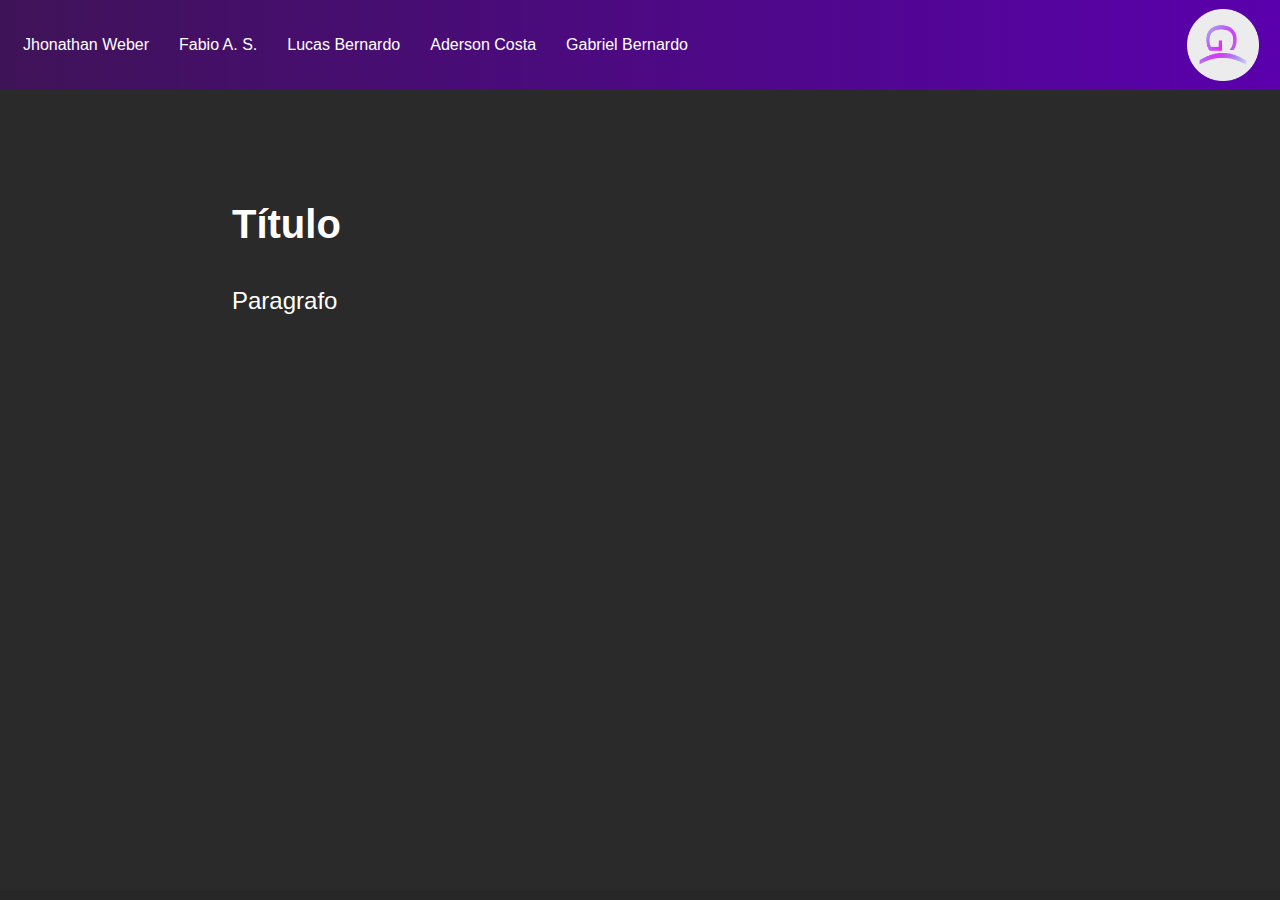
==== public/five.html @ 1645bcea "v3" ====
<!DOCTYPE html>
<html lang="en">
  <head>
    <meta charset="UTF-8" />
    <meta http-equiv="X-UA-Compatible" content="IE=edge" />
    <meta name="viewport" content="width=device-width, initial-scale=1.0" />
    <link rel="stylesheet" href="css/style.css" />
    <link rel="stylesheet" href="css/pagestyle.css">
    <title>Checkponte 1</title>
  </head>
  <body>
    <header>
      <ul>
        <li>Jhonathan Weber</li>
        <li>Fabio A. S.</li>
        <li>Lucas Bernardo</li>
        <li>Aderson Costa</li>
        <li>Gabriel Bernardo</li>
      </ul>
      <div>
        <img src="img/logo4-512px.png" alt="Logo GfutureDevs" />
      </div>
    </header>
    <main id="pgfive">
        <section>
          <article>
            <h1>Título</h1>
            <p>Paragrafo</p>
          </article>
        </section>
    </main>
  </body>
</html>
---- public/css/style.css ----
* {
  box-sizing: border-box;
  margin: 0;
  padding: 0;
  scroll-behavior: smooth;
  text-align: center;
  font-family: Arial, Helvetica, sans-serif;
  color: white;
}

body {
  width: 100%;
  display: grid;
  grid-template-areas:
    "h h h"
    "m m m";
  background-color: rgb(39, 39, 39);
}

header {
  grid-area: h;
  background: linear-gradient(90deg, #3f1358 0%, rgb(90, 0, 173) 100%);

  height: 10vh;
  min-height: 60px;
  padding: 8px;
  display: flex;
  align-items: center;
  justify-content: space-between;
}

header > ul {
  list-style: none;
  display: flex;
  flex-direction: row;
}

header > ul > li {
  margin: 10px;
  padding: 5px;
}

header > div {
  width: 8vh;
  margin-right: 1vw;
  display: flex;
  align-items: center;
}

header > div > img {
  width: 100%;
}

main {
  grid-area: m;
  display: grid;
  grid-template-areas: "a ac ac";
  background-color: rgb(42, 42, 42);
  padding: 3%;
}

aside {
  grid-area: a;
  /* background-color: red; */
  height: 100%;
  margin: 20px;
  display: flex;
  flex-direction: column;
  align-items: center;
  justify-content: space-around;
}

aside > div {
  display: flex;
  align-items: center;
  justify-content: center;
  margin: 2vh;
  font-size: xx-large;
}

article {
  grid-area: ac;
  margin: 20px;
  height: 100%;
  display: flex;
  flex-direction: column;
  align-items: start;
  justify-content: space-around;
}

a:link,
a:hover,
a:focus,
a:visited,
a:active {
  text-decoration: none;
  border-radius: 120px;
  padding: 2vh;
  padding-left: 3vw;
  width: 80%;
  height: 18vh;
  display: flex;
  background: linear-gradient(90deg, #3f1358 0%, rgb(90, 0, 173) 100%);
  /* background-color: red; */
  align-items: center;
  font-size: 1rem;
}




/* classes especiais */

.circle {
  width: 18vh;
  height: 18vh;
  border-radius: 100%;
  box-shadow: 0px 0px 4px rgba(255, 255, 255, 0.4);
}
---- public/css/pagestyle.css ----
#pgone,
#pgtwo,
#pgthree,
#pgfour,
#pgfive {
  display: flex;
  flex-direction: column;
  height: 89vh;
  padding: 8vh 15vw 8vh 15vw;
}

#pgone > section,
#pgtwo > section,
#pgthree > section,
#pgfour > section,
#pgfive > section {
  height: 100%;
}

#pgone > section > article,
#pgtwo > section > article,
#pgthree > section > article,
#pgfour > section > article,
#pgfive > section > article {
  justify-content: start;
}


p, h1 {
    margin: 10px;
    padding: 10px;
}


h1 {
  font-size: 2.5rem;
}
p {
  font-size: 1.5rem;
}
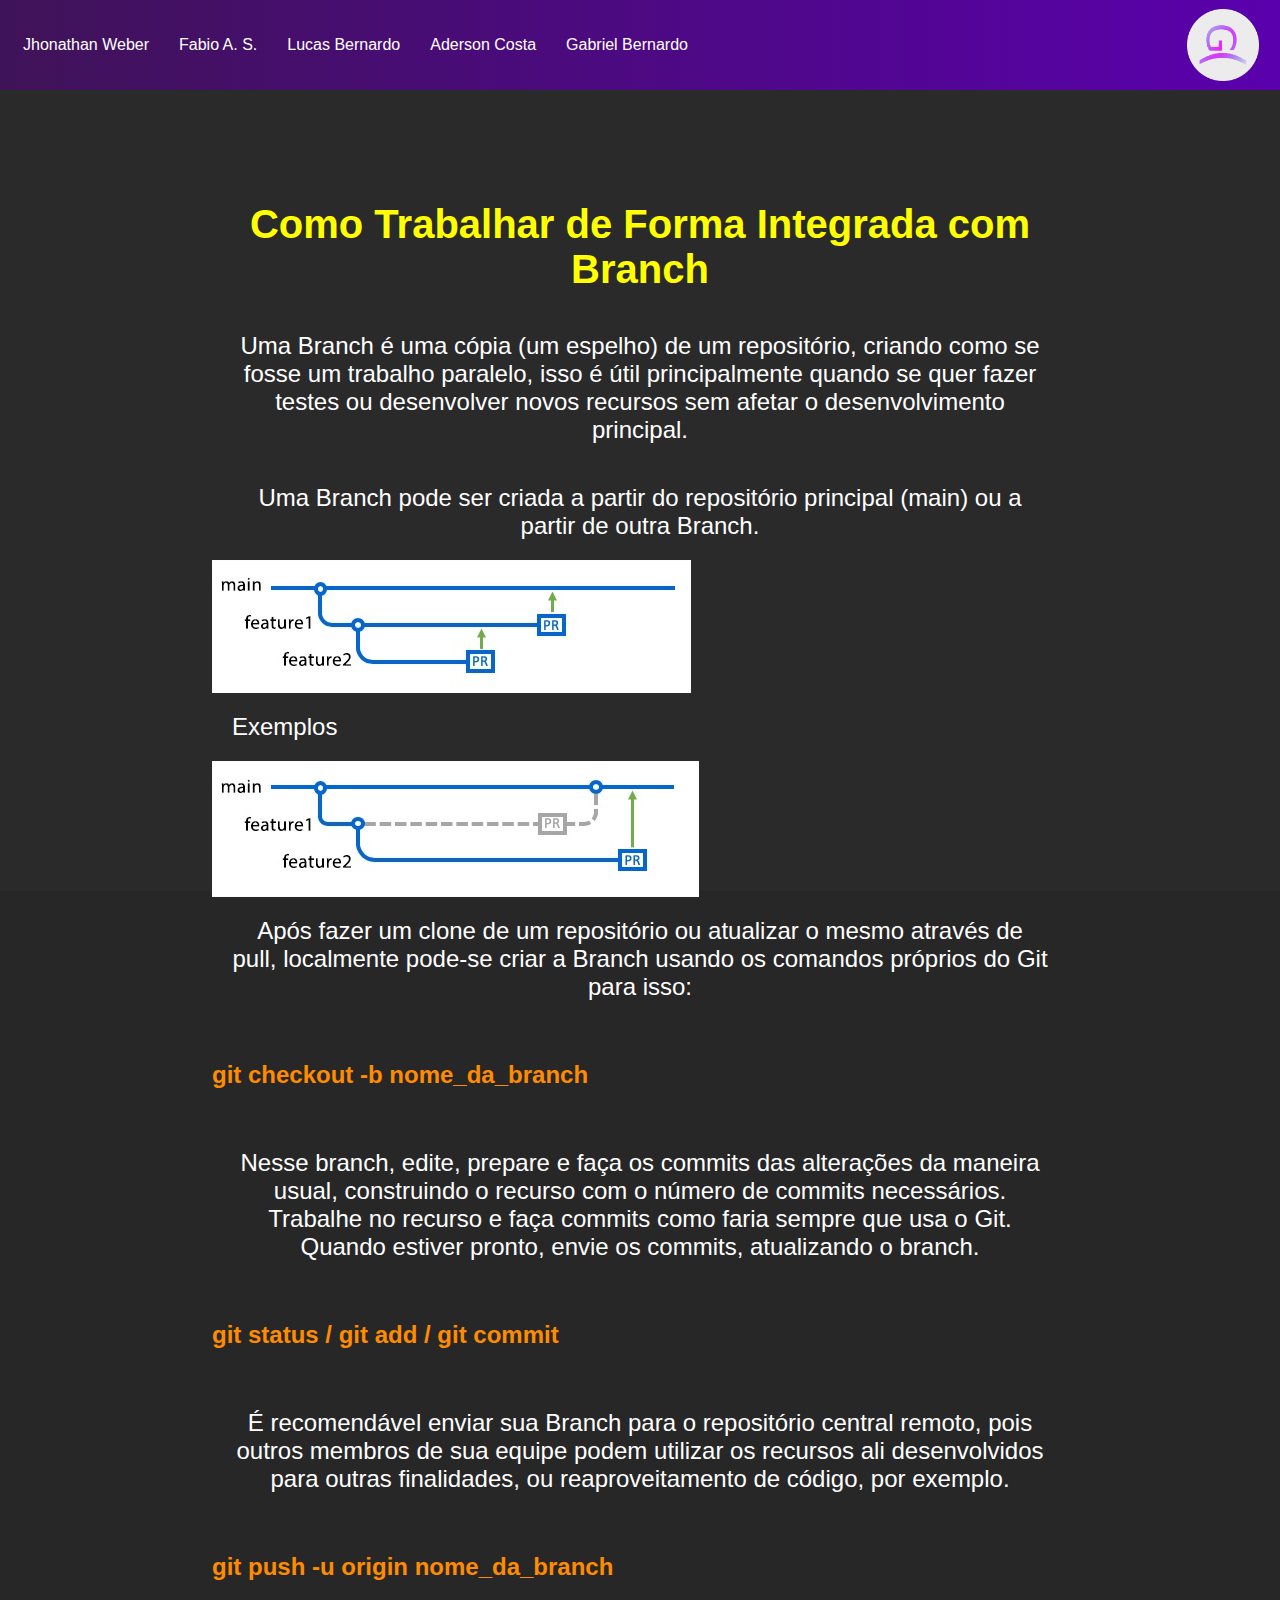
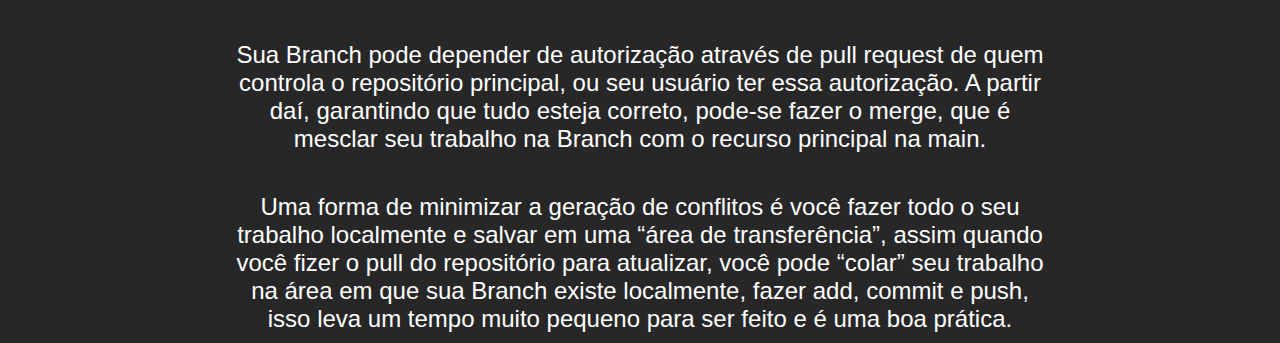
==== commit bdfa5396: "v5 - conteúdos dos tópicos" ====
--- a/public/five.html
+++ b/public/five.html
@@ -6,7 +6,7 @@
     <meta name="viewport" content="width=device-width, initial-scale=1.0" />
     <link rel="stylesheet" href="css/style.css" />
     <link rel="stylesheet" href="css/pagestyle.css">
-    <title>Checkponte 1</title>
+    <title>Checkpoint 1</title>
   </head>
   <body>
     <header>
@@ -24,8 +24,21 @@
     <main id="pgfive">
         <section>
           <article>
-            <h1>Título</h1>
-            <p>Paragrafo</p>
+            <h1>Como Trabalhar de Forma Integrada com Branch</h1>
+            <p>Uma Branch é uma cópia (um espelho) de um repositório, criando como se fosse um trabalho paralelo, isso é útil principalmente quando se quer fazer testes ou desenvolver novos recursos sem afetar o desenvolvimento principal.</p>
+            <p>Uma Branch pode ser criada a partir do repositório principal (main) ou a partir de outra Branch.</p>
+            <img src="img/branch1.jpg" alt="Branch_1" />
+            <p> Exemplos </p>
+            <img src="img/branch2.jpg" alt="Branch_2" />
+            <p>Após fazer um clone de um repositório ou atualizar o mesmo através de pull, localmente pode-se criar a Branch usando os comandos próprios do Git para isso:</p>
+            <p><h2>git checkout -b nome_da_branch</h2></p>
+            <p>Nesse branch, edite, prepare e faça os commits das alterações da maneira usual, construindo o recurso com o número de commits necessários. Trabalhe no recurso e faça commits como faria sempre que usa o Git. Quando estiver pronto, envie os commits, atualizando o branch.</p>
+            <p><h2>git status / git add / git commit</h2></p>
+            <p>
+              É recomendável enviar sua Branch para o repositório central remoto, pois outros membros de sua equipe podem utilizar os recursos ali desenvolvidos para outras finalidades, ou reaproveitamento de código, por exemplo.</p>
+            <p><h2>git push -u origin nome_da_branch</h2></p>
+            <p>Sua Branch pode depender de autorização através de pull request de quem controla o repositório principal, ou seu usuário ter essa autorização. A partir daí, garantindo que tudo esteja correto, pode-se fazer o merge, que é mesclar seu trabalho na Branch com o recurso principal na main.</p>
+            <p>Uma forma de minimizar a geração de conflitos é você fazer todo o seu trabalho localmente e salvar em uma “área de transferência”, assim quando você fizer o pull do repositório para atualizar, você pode  “colar” seu trabalho na área em que sua Branch existe localmente, fazer add, commit e push, isso leva um tempo muito pequeno para ser feito e é uma boa prática.</p>
           </article>
         </section>
     </main>
--- a/public/css/pagestyle.css
+++ b/public/css/pagestyle.css
@@ -34,7 +34,20 @@
 
 h1 {
   font-size: 2.5rem;
+  color: yellow;
 }
 p {
   font-size: 1.5rem;
-}+}
+
+h3 {
+  color: yellowgreen
+}
+
+h2 {
+  color: darkorange;
+}
+
+img {
+  max-width: 100vh;
+}
